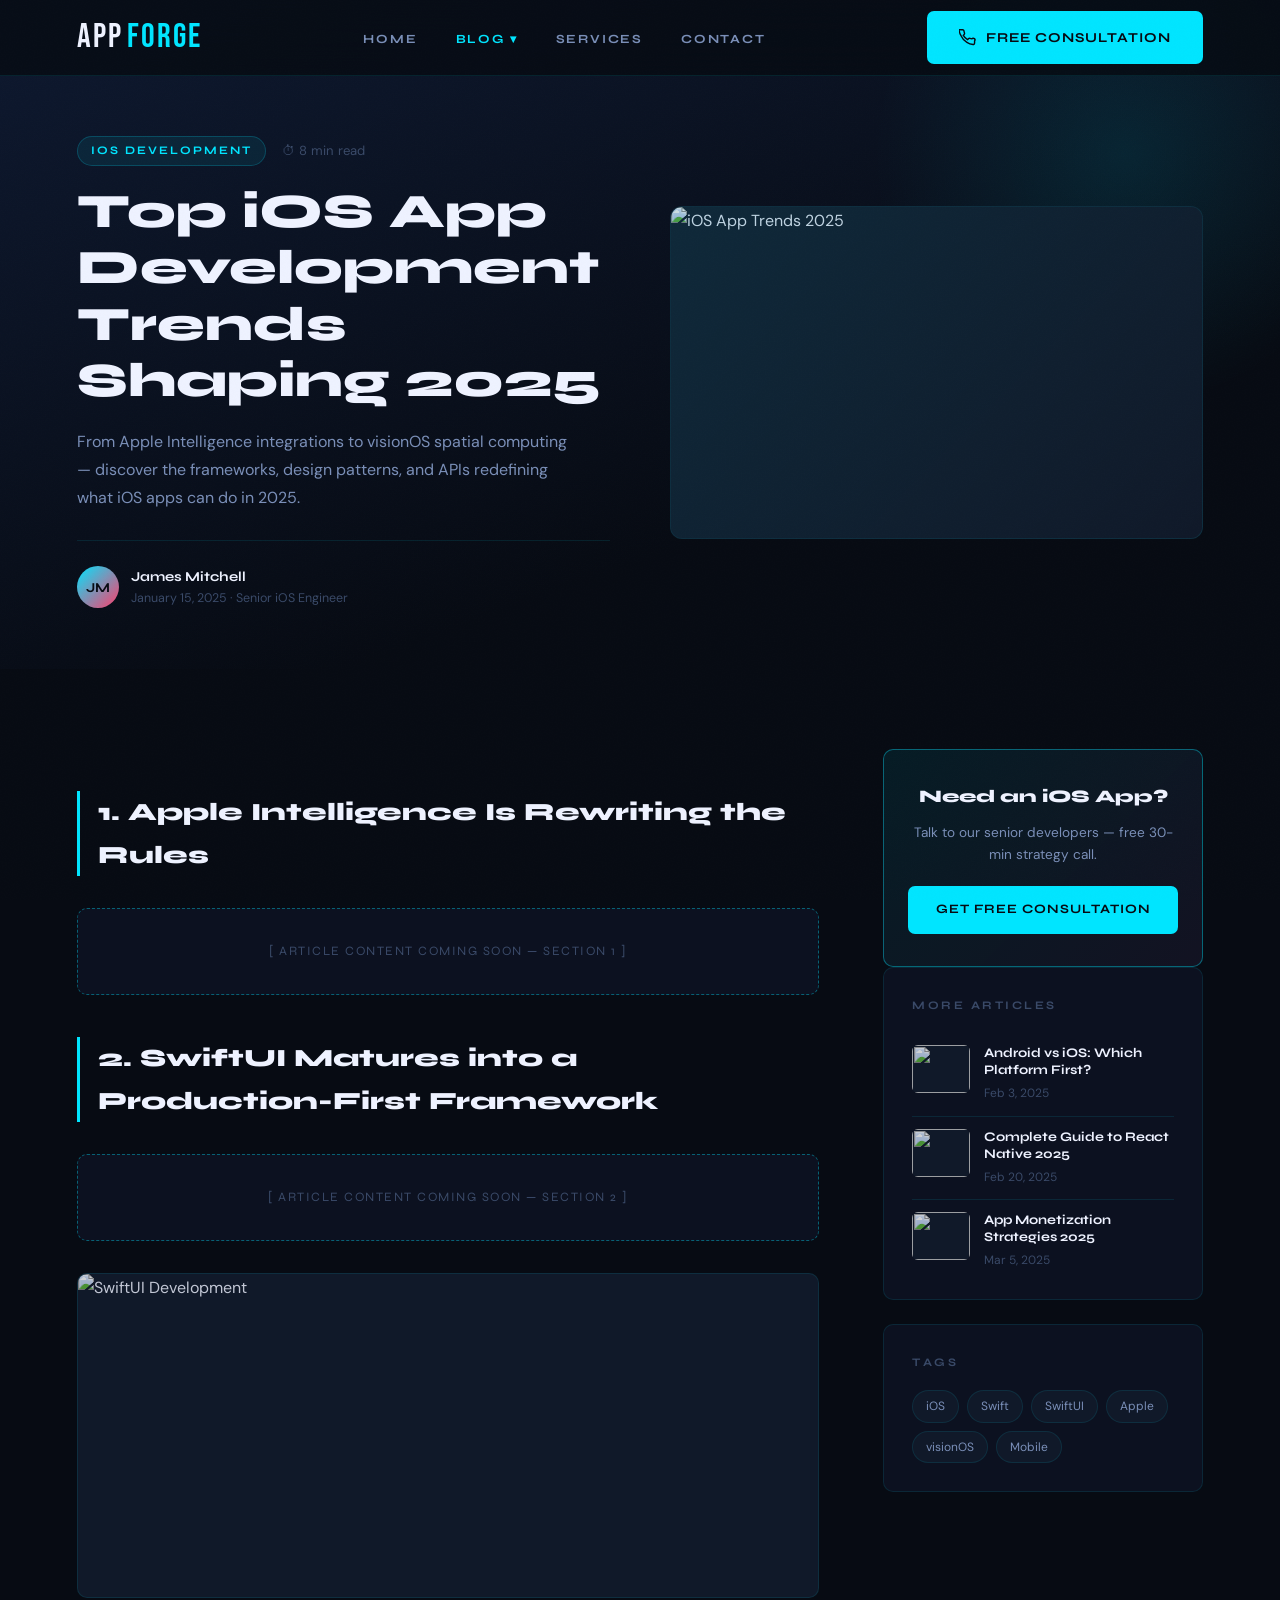
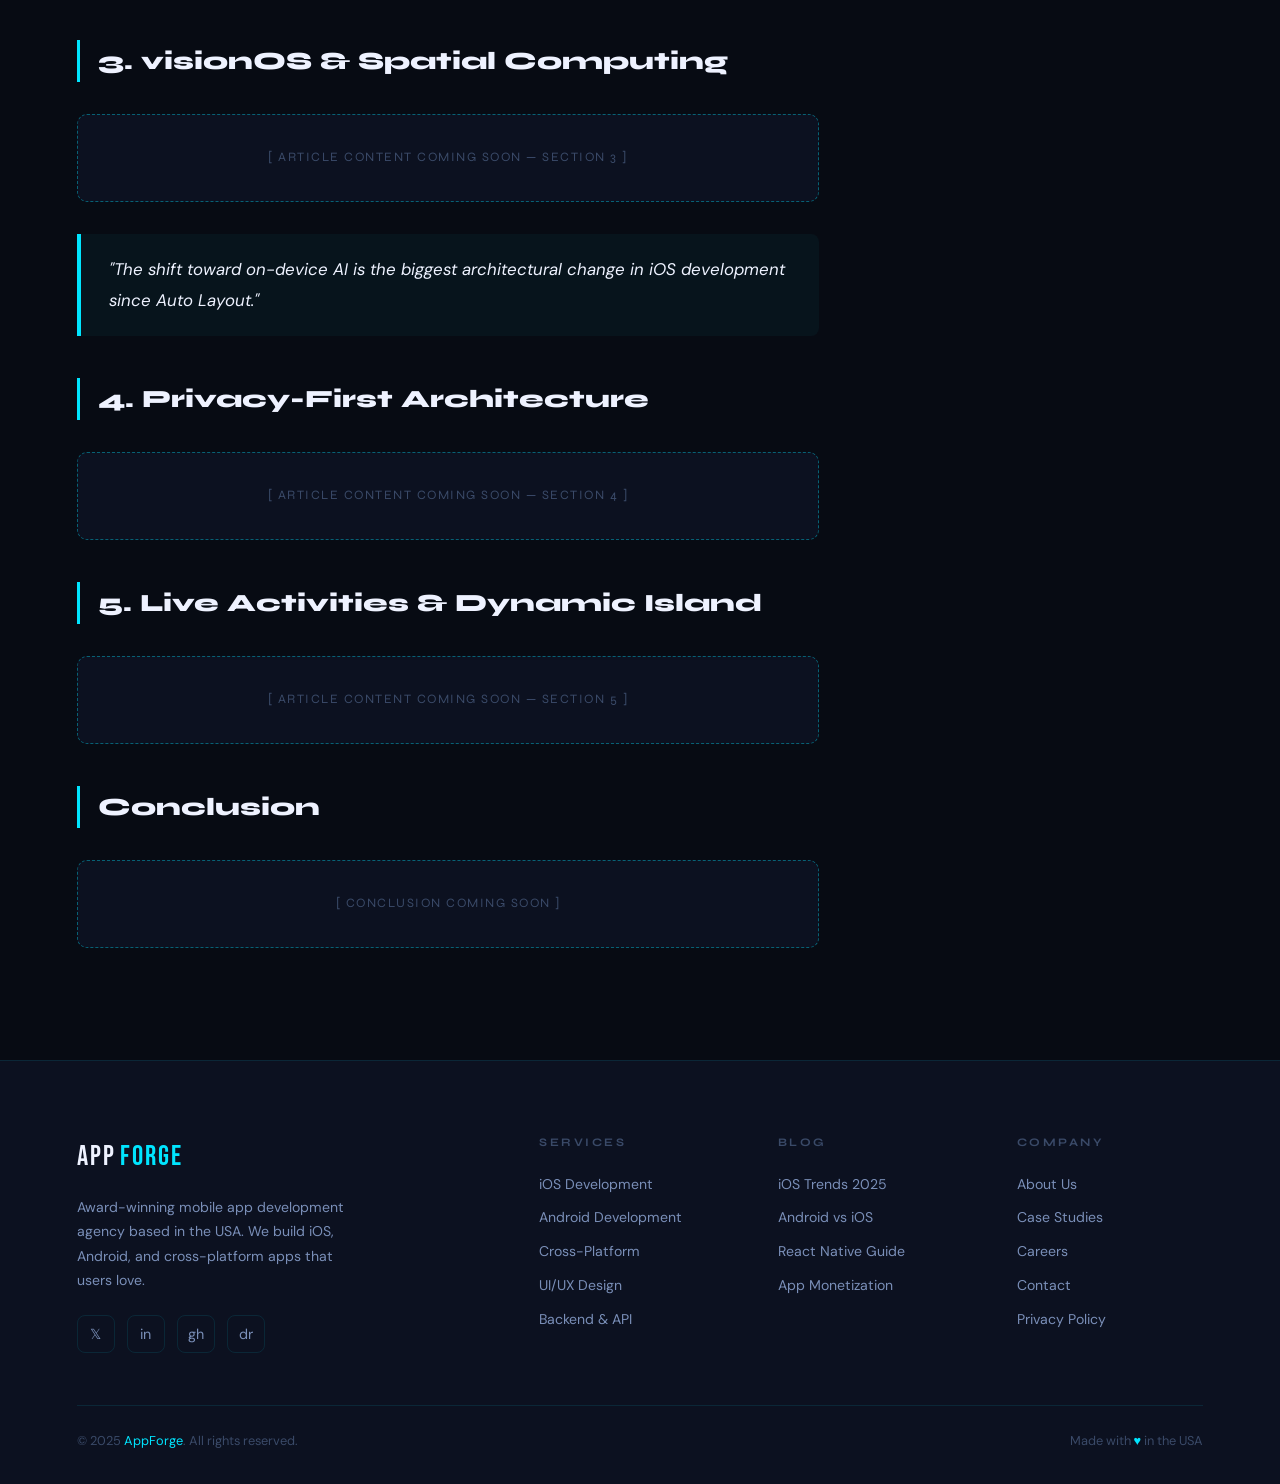
==== blog1.html @ d262499d "Add files via upload" ====
<!DOCTYPE html>
<html lang="en">
<head>
  <meta charset="UTF-8" />
  <meta name="viewport" content="width=device-width, initial-scale=1.0" />
  <title>iOS App Trends 2025 — AppForge Blog</title>
  <link rel="stylesheet" href="styles.css" />
  <link rel="stylesheet" href="blog.css" />
</head>
<body>

  <!-- ===================== NAVBAR ===================== -->
  <nav class="navbar">
    <a href="index.html" class="nav-logo">App<span class="dot">Forge</span></a>
    <ul class="nav-links">
      <li><a href="index.html">Home</a></li>
      <li class="nav-dropdown">
        <a href="#" class="active">Blog ▾</a>
        <ul class="drop-menu">
          <li><a href="blog1.html">iOS App Trends 2025</a></li>
          <li><a href="blog2.html">Android vs iOS Dev</a></li>
          <li><a href="blog3.html">React Native Guide</a></li>
          <li><a href="blog4.html">App Monetization</a></li>
        </ul>
      </li>
      <li><a href="index.html#services">Services</a></li>
      <li><a href="index.html#contact">Contact</a></li>
    </ul>
    <a href="index.html#contact" class="btn-cta">
      <svg viewBox="0 0 24 24" fill="none" stroke="currentColor" stroke-width="2"><path d="M22 16.92v3a2 2 0 01-2.18 2 19.79 19.79 0 01-8.63-3.07A19.5 19.5 0 013.07 9.8a19.79 19.79 0 01-3.07-8.66A2 2 0 012 1h3a2 2 0 012 1.72c.127.96.361 1.903.7 2.81a2 2 0 01-.45 2.11L6.09 8.91a16 16 0 006 6l1.27-1.27a2 2 0 012.11-.45c.907.339 1.85.573 2.81.7A2 2 0 0122 16.92z"/></svg>
      Free Consultation
    </a>
  </nav>

  <!-- ===================== BLOG HERO ===================== -->
  <header class="blog-hero">
    <div class="blog-hero-grid">
      <div class="blog-hero-content anim anim-d1">
        <div class="blog-hero-meta">
          <span class="category-tag">iOS Development</span>
          <span class="read-time">⏱ 8 min read</span>
        </div>
        <h1>Top iOS App Development Trends Shaping 2025</h1>
        <p class="intro">
          From Apple Intelligence integrations to visionOS spatial computing — discover the frameworks, 
          design patterns, and APIs redefining what iOS apps can do in 2025.
        </p>
        <div class="blog-author">
          <div class="author-avatar">JM</div>
          <div class="author-info">
            <div class="name">James Mitchell</div>
            <div class="date">January 15, 2025 · Senior iOS Engineer</div>
          </div>
        </div>
      </div>
      <div class="blog-hero-img anim anim-d2">
        <img src="https://images.unsplash.com/photo-1512941937669-90a1b58e7e9c?w=900&auto=format&fit=crop" alt="iOS App Trends 2025" />
      </div>
    </div>
  </header>

  <!-- ===================== BLOG BODY ===================== -->
  <div class="blog-body">
    <div class="blog-layout">

      <!-- Article -->
      <article class="blog-article">

        <h2>1. Apple Intelligence Is Rewriting the Rules</h2>
        <div class="placeholder-block">[ Article content coming soon — Section 1 ]</div>

        <h2>2. SwiftUI Matures into a Production-First Framework</h2>
        <div class="placeholder-block">[ Article content coming soon — Section 2 ]</div>

        <div class="img-block">
          <img src="https://images.unsplash.com/photo-1607252650355-f7fd0460ccdb?w=900&auto=format&fit=crop" alt="SwiftUI Development" />
        </div>

        <h2>3. visionOS & Spatial Computing</h2>
        <div class="placeholder-block">[ Article content coming soon — Section 3 ]</div>

        <blockquote>
          <p>"The shift toward on-device AI is the biggest architectural change in iOS development since Auto Layout."</p>
        </blockquote>

        <h2>4. Privacy-First Architecture</h2>
        <div class="placeholder-block">[ Article content coming soon — Section 4 ]</div>

        <h2>5. Live Activities & Dynamic Island</h2>
        <div class="placeholder-block">[ Article content coming soon — Section 5 ]</div>

        <h2>Conclusion</h2>
        <div class="placeholder-block">[ Conclusion coming soon ]</div>

      </article>

      <!-- Sidebar -->
      <aside class="blog-sidebar">
        <div class="sidebar-cta">
          <h3>Need an iOS App?</h3>
          <p>Talk to our senior developers — free 30-min strategy call.</p>
          <a href="index.html#contact" class="btn-cta">Get Free Consultation</a>
        </div>

        <div class="sidebar-widget">
          <h4>More Articles</h4>
          <div class="sidebar-post">
            <div class="sp-thumb">
              <img src="https://images.unsplash.com/photo-1573152143286-0c422b4d2175?w=200&auto=format&fit=crop" alt="" />
            </div>
            <div class="sp-info">
              <div class="sp-title"><a href="blog2.html">Android vs iOS: Which Platform First?</a></div>
              <div class="sp-date">Feb 3, 2025</div>
            </div>
          </div>
          <div class="sidebar-post">
            <div class="sp-thumb">
              <img src="https://images.unsplash.com/photo-1517180102446-f3ece451e9d8?w=200&auto=format&fit=crop" alt="" />
            </div>
            <div class="sp-info">
              <div class="sp-title"><a href="blog3.html">Complete Guide to React Native 2025</a></div>
              <div class="sp-date">Feb 20, 2025</div>
            </div>
          </div>
          <div class="sidebar-post">
            <div class="sp-thumb">
              <img src="https://images.unsplash.com/photo-1460925895917-afdab827c52f?w=200&auto=format&fit=crop" alt="" />
            </div>
            <div class="sp-info">
              <div class="sp-title"><a href="blog4.html">App Monetization Strategies 2025</a></div>
              <div class="sp-date">Mar 5, 2025</div>
            </div>
          </div>
        </div>

        <div class="sidebar-widget">
          <h4>Tags</h4>
          <div class="sidebar-tags">
            <span class="tag-pill">iOS</span>
            <span class="tag-pill">Swift</span>
            <span class="tag-pill">SwiftUI</span>
            <span class="tag-pill">Apple</span>
            <span class="tag-pill">visionOS</span>
            <span class="tag-pill">Mobile</span>
          </div>
        </div>
      </aside>

    </div>
  </div>

  <!-- ===================== FOOTER ===================== -->
  <footer class="footer">
    <div class="footer-grid">
      <div class="footer-brand">
        <div class="nav-logo">App<span class="dot">Forge</span></div>
        <p>Award-winning mobile app development agency based in the USA. We build iOS, Android, and cross-platform apps that users love.</p>
        <div class="footer-socials">
          <a href="#" title="Twitter">𝕏</a>
          <a href="#" title="LinkedIn">in</a>
          <a href="#" title="GitHub">gh</a>
          <a href="#" title="Dribbble">dr</a>
        </div>
      </div>
      <div class="footer-col">
        <h4>Services</h4>
        <a href="#">iOS Development</a>
        <a href="#">Android Development</a>
        <a href="#">Cross-Platform</a>
        <a href="#">UI/UX Design</a>
        <a href="#">Backend & API</a>
      </div>
      <div class="footer-col">
        <h4>Blog</h4>
        <a href="blog1.html">iOS Trends 2025</a>
        <a href="blog2.html">Android vs iOS</a>
        <a href="blog3.html">React Native Guide</a>
        <a href="blog4.html">App Monetization</a>
      </div>
      <div class="footer-col">
        <h4>Company</h4>
        <a href="#">About Us</a>
        <a href="#">Case Studies</a>
        <a href="#">Careers</a>
        <a href="index.html#contact">Contact</a>
        <a href="#">Privacy Policy</a>
      </div>
    </div>
    <div class="footer-bottom">
      <p>© 2025 <span class="hl">AppForge</span>. All rights reserved.</p>
      <p>Made with <span class="hl">♥</span> in the USA</p>
    </div>
  </footer>

</body>
</html>
---- styles.css ----
/* =============================================
   APPFORGE — SHARED STYLES
   Mobile App Development Agency · USA
   ============================================= */

@import url('https://fonts.googleapis.com/css2?family=Bebas+Neue&family=Syne:wght@400;600;700;800&family=DM+Sans:ital,opsz,wght@0,9..40,300;0,9..40,400;0,9..40,500;1,9..40,300&display=swap');

/* ---- CSS Variables ---- */
:root {
  --bg:        #070b13;
  --bg-card:   #0c1120;
  --bg-card2:  #101929;
  --accent:    #00e5ff;
  --accent2:   #ff3e6c;
  --text:      #eef2ff;
  --text-sec:  #7a8fb8;
  --text-mute: #3a4a68;
  --border:    rgba(0,229,255,0.10);
  --border-h:  rgba(0,229,255,0.38);
  --glow:      0 0 40px rgba(0,229,255,0.12);
  --glow-lg:   0 0 70px rgba(0,229,255,0.25);
  --fn-disp:   'Bebas Neue', sans-serif;
  --fn-head:   'Syne', sans-serif;
  --fn-body:   'DM Sans', sans-serif;
  --nav-h:     76px;
  --radius:    10px;
}

/* ---- Reset ---- */
*,*::before,*::after { margin:0; padding:0; box-sizing:border-box; }
html { scroll-behavior:smooth; }

body {
  background: var(--bg);
  color: var(--text);
  font-family: var(--fn-body);
  font-size: 16px;
  line-height: 1.7;
  overflow-x: hidden;
  -webkit-font-smoothing: antialiased;
}

a  { color:inherit; text-decoration:none; }
ul { list-style:none; }
img{ display:block; max-width:100%; }

/* Grain overlay */
body::after {
  content:'';
  position:fixed; inset:0;
  background-image:url("data:image/svg+xml,%3Csvg xmlns='http://www.w3.org/2000/svg' width='300' height='300'%3E%3Cfilter id='n'%3E%3CfeTurbulence type='fractalNoise' baseFrequency='0.75' numOctaves='4' stitchTiles='stitch'/%3E%3C/filter%3E%3Crect width='300' height='300' filter='url(%23n)' opacity='0.04'/%3E%3C/svg%3E");
  pointer-events:none;
  z-index:9999;
  opacity:.35;
}

/* ================================================
   NAVBAR
   ================================================ */
.navbar {
  position: fixed;
  top:0; left:0; right:0;
  height: var(--nav-h);
  display: flex;
  align-items: center;
  justify-content: space-between;
  padding: 0 6%;
  background: rgba(7,11,19,.82);
  backdrop-filter: blur(22px);
  -webkit-backdrop-filter: blur(22px);
  border-bottom: 1px solid var(--border);
  z-index: 900;
}

.nav-logo {
  font-family: var(--fn-disp);
  font-size: 2.1rem;
  letter-spacing: 2px;
  color: var(--text);
  display:flex; align-items:center; gap:4px;
}
.nav-logo .dot { color: var(--accent); }

.nav-links {
  display:flex; align-items:center; gap:6px;
}

.nav-links a {
  font-family: var(--fn-head);
  font-size: .78rem;
  font-weight: 700;
  letter-spacing: 1.8px;
  text-transform: uppercase;
  color: var(--text-sec);
  padding: 8px 16px;
  border-radius: 6px;
  transition: color .2s, background .2s;
}
.nav-links a:hover { color:var(--text); background:rgba(0,229,255,.06); }
.nav-links a.active { color:var(--accent); }

/* Dropdown */
.nav-dropdown { position:relative; }
.nav-dropdown .drop-menu {
  display:none;
  position:absolute;
  top:calc(100% + 10px);
  left:0;
  min-width:175px;
  background:var(--bg-card2);
  border:1px solid var(--border);
  border-radius:8px;
  padding:6px 0;
  box-shadow:0 24px 64px rgba(0,0,0,.55), var(--glow);
}
.nav-dropdown:hover .drop-menu {
  display:block;
  animation: dropDown .18s ease;
}
@keyframes dropDown {
  from { opacity:0; transform:translateY(-6px); }
  to   { opacity:1; transform:translateY(0); }
}
.drop-menu a {
  display:block;
  padding:10px 20px;
  font-size:.8rem;
  color:var(--text-sec);
  border-radius:0;
  background:transparent;
}
.drop-menu a:hover { color:var(--accent); background:rgba(0,229,255,.06); }

/* ================================================
   CTA BUTTON
   ================================================ */
.btn-cta {
  display:inline-flex; align-items:center; gap:10px;
  font-family: var(--fn-head);
  font-size: .85rem;
  font-weight: 700;
  letter-spacing: 1px;
  text-transform: uppercase;
  color: var(--bg);
  background: var(--accent);
  padding: 13px 30px;
  border-radius: 7px;
  border: 2px solid var(--accent);
  cursor: pointer;
  transition: background .25s, color .25s, transform .25s, box-shadow .25s;
  position:relative; overflow:hidden;
}
.btn-cta::before {
  content:'';
  position:absolute; inset:0;
  background:linear-gradient(115deg, transparent 40%, rgba(255,255,255,.18) 50%, transparent 60%);
  transform:translateX(-100%);
  transition:transform .45s ease;
}
.btn-cta:hover::before { transform:translateX(100%); }
.btn-cta:hover {
  background:transparent;
  color:var(--accent);
  box-shadow: var(--glow-lg);
  transform:translateY(-3px);
}
.btn-cta svg { width:17px; height:17px; flex-shrink:0; }

.btn-ghost {
  display:inline-flex; align-items:center; gap:8px;
  font-family: var(--fn-head);
  font-size:.82rem; font-weight:600;
  letter-spacing:1px; text-transform:uppercase;
  color:var(--text-sec);
  background:transparent;
  padding:12px 26px;
  border-radius:7px;
  border:1px solid var(--border);
  cursor:pointer;
  transition:border-color .25s, color .25s;
}
.btn-ghost:hover { border-color:var(--accent); color:var(--accent); }

/* ================================================
   FOOTER
   ================================================ */
.footer {
  background: var(--bg-card);
  border-top: 1px solid var(--border);
  padding: 72px 6% 32px;
  position:relative; z-index:1;
}

.footer-grid {
  display:grid;
  grid-template-columns: 2.2fr 1fr 1fr 1fr;
  gap: 52px;
  margin-bottom: 52px;
}

.footer-brand .nav-logo { font-size:1.75rem; margin-bottom:14px; }

.footer-brand p {
  font-size:.88rem;
  color:var(--text-sec);
  max-width:275px;
  line-height:1.75;
}

.footer-socials {
  display:flex; gap:12px;
  margin-top:22px;
}
.footer-socials a {
  width:38px; height:38px;
  display:flex; align-items:center; justify-content:center;
  border:1px solid var(--border);
  border-radius:8px;
  color:var(--text-sec);
  font-size:.9rem;
  transition:border-color .2s, color .2s, background .2s;
}
.footer-socials a:hover { border-color:var(--accent); color:var(--accent); background:rgba(0,229,255,.06); }

.footer-col h4 {
  font-family:var(--fn-head);
  font-size:.72rem; font-weight:700;
  letter-spacing:2.5px; text-transform:uppercase;
  color:var(--text-mute);
  margin-bottom:20px;
}
.footer-col a {
  display:block;
  font-size:.88rem;
  color:var(--text-sec);
  margin-bottom:10px;
  transition:color .2s;
}
.footer-col a:hover { color:var(--accent); }

.footer-bottom {
  border-top:1px solid var(--border);
  padding-top:24px;
  display:flex; justify-content:space-between; align-items:center;
}
.footer-bottom p { font-size:.8rem; color:var(--text-mute); }
.footer-bottom .hl { color:var(--accent); }

/* ================================================
   SHARED UTILITIES
   ================================================ */
.pill {
  display:inline-block;
  font-family:var(--fn-head);
  font-size:.7rem; font-weight:700;
  letter-spacing:2.8px; text-transform:uppercase;
  color:var(--accent);
  background:rgba(0,229,255,.08);
  border:1px solid rgba(0,229,255,.2);
  padding:5px 15px;
  border-radius:20px;
  margin-bottom:18px;
}

@keyframes fadeUp {
  from { opacity:0; transform:translateY(28px); }
  to   { opacity:1; transform:translateY(0); }
}
.anim { opacity:0; animation:fadeUp .7s ease forwards; }
.anim-d1 { animation-delay:.1s; }
.anim-d2 { animation-delay:.22s; }
.anim-d3 { animation-delay:.36s; }
.anim-d4 { animation-delay:.5s; }
.anim-d5 { animation-delay:.65s; }

/* ================================================
   RESPONSIVE
   ================================================ */
@media(max-width:960px){
  .footer-grid { grid-template-columns:1fr 1fr; gap:32px; }
}
@media(max-width:640px){
  :root { --nav-h:62px; }
  .navbar { padding:0 5%; }
  .nav-links { gap:2px; }
  .nav-links a { font-size:.7rem; padding:6px 9px; }
  .footer-grid { grid-template-columns:1fr; gap:26px; }
  .footer-bottom { flex-direction:column; gap:10px; text-align:center; }
}
---- blog.css ----
/* =============================================
   APPFORGE — BLOG PAGE STYLES
   Mobile App Development Agency · USA
   ============================================= */

/* ---- Blog Hero ---- */
.blog-hero {
  min-height: 420px;
  display: flex;
  align-items: flex-end;
  padding: calc(var(--nav-h) + 60px) 6% 60px;
  position: relative;
  overflow: hidden;
  background: linear-gradient(160deg, #0e1930 0%, var(--bg) 70%);
}

.blog-hero::before {
  content: '';
  position: absolute;
  top: -120px; right: -120px;
  width: 550px; height: 550px;
  background: radial-gradient(circle, rgba(0,229,255,.10) 0%, transparent 65%);
  pointer-events: none;
}

.blog-hero-grid {
  display: grid;
  grid-template-columns: 1fr 1fr;
  gap: 60px;
  align-items: center;
  max-width: 1280px;
  margin: 0 auto;
  width: 100%;
}

.blog-hero-img {
  border-radius: 12px;
  overflow: hidden;
  border: 1px solid var(--border);
  position: relative;
  aspect-ratio: 16/10;
  background: var(--bg-card2);
}

.blog-hero-img img {
  width: 100%; height: 100%;
  object-fit: cover;
  opacity: .85;
  transition: opacity .4s;
}

.blog-hero-img::after {
  content: '';
  position: absolute; inset: 0;
  background: linear-gradient(135deg, rgba(0,229,255,.08), transparent);
  pointer-events: none;
}

.blog-hero-meta {
  display: flex;
  align-items: center;
  gap: 16px;
  margin-bottom: 18px;
}

.blog-hero-meta .category-tag {
  font-family: var(--fn-head);
  font-size: .72rem; font-weight: 700;
  letter-spacing: 2px; text-transform: uppercase;
  color: var(--accent);
  background: rgba(0,229,255,.08);
  border: 1px solid rgba(0,229,255,.2);
  padding: 4px 13px;
  border-radius: 20px;
}

.blog-hero-meta .read-time {
  font-size: .82rem;
  color: var(--text-mute);
}

.blog-hero-content h1 {
  font-family: var(--fn-head);
  font-size: clamp(2rem, 4vw, 3rem);
  font-weight: 800;
  line-height: 1.18;
  color: var(--text);
  margin-bottom: 18px;
}

.blog-hero-content p.intro {
  font-size: 1rem;
  color: var(--text-sec);
  line-height: 1.75;
  max-width: 500px;
}

.blog-author {
  display: flex;
  align-items: center;
  gap: 12px;
  margin-top: 28px;
  padding-top: 24px;
  border-top: 1px solid var(--border);
}

.author-avatar {
  width: 42px; height: 42px;
  border-radius: 50%;
  background: linear-gradient(135deg, var(--accent), var(--accent2));
  display: flex; align-items: center; justify-content: center;
  font-family: var(--fn-head);
  font-size: .85rem; font-weight: 700;
  color: var(--bg);
  flex-shrink: 0;
}

.author-info .name {
  font-family: var(--fn-head);
  font-size: .85rem; font-weight: 700;
  color: var(--text);
}

.author-info .date {
  font-size: .78rem;
  color: var(--text-mute);
}

/* ---- Blog Content ---- */
.blog-body {
  padding: 80px 6%;
  max-width: 1280px;
  margin: 0 auto;
}

.blog-layout {
  display: grid;
  grid-template-columns: 1fr 320px;
  gap: 64px;
  align-items: start;
}

.blog-article h2 {
  font-family: var(--fn-head);
  font-size: 1.55rem; font-weight: 800;
  color: var(--text);
  margin: 42px 0 16px;
  padding-left: 18px;
  border-left: 3px solid var(--accent);
}

.blog-article h3 {
  font-family: var(--fn-head);
  font-size: 1.15rem; font-weight: 700;
  color: var(--text);
  margin: 30px 0 12px;
}

.blog-article p {
  font-size: .97rem;
  color: var(--text-sec);
  line-height: 1.85;
  margin-bottom: 20px;
}

.blog-article .placeholder-block {
  background: var(--bg-card);
  border: 1px dashed var(--border-h);
  border-radius: var(--radius);
  padding: 32px;
  text-align: center;
  color: var(--text-mute);
  font-family: var(--fn-head);
  font-size: .8rem;
  letter-spacing: 1.5px;
  text-transform: uppercase;
  margin: 32px 0;
}

.blog-article .img-block {
  border-radius: var(--radius);
  overflow: hidden;
  border: 1px solid var(--border);
  margin: 32px 0;
  aspect-ratio: 16/7;
  background: var(--bg-card2);
}

.blog-article .img-block img {
  width: 100%; height: 100%;
  object-fit: cover;
  opacity: .8;
}

/* Blockquote */
.blog-article blockquote {
  background: rgba(0,229,255,.04);
  border-left: 4px solid var(--accent);
  border-radius: 0 8px 8px 0;
  padding: 20px 28px;
  margin: 28px 0;
}

.blog-article blockquote p {
  font-size: 1.05rem;
  font-style: italic;
  color: var(--text);
  margin: 0;
}

/* Sidebar */
.blog-sidebar {
  position: sticky;
  top: calc(var(--nav-h) + 24px);
}

.sidebar-widget {
  background: var(--bg-card);
  border: 1px solid var(--border);
  border-radius: var(--radius);
  padding: 28px;
  margin-bottom: 24px;
}

.sidebar-widget h4 {
  font-family: var(--fn-head);
  font-size: .72rem; font-weight: 700;
  letter-spacing: 2.5px; text-transform: uppercase;
  color: var(--text-mute);
  margin-bottom: 18px;
}

.sidebar-post {
  display: flex;
  gap: 14px;
  align-items: flex-start;
  padding: 12px 0;
  border-bottom: 1px solid var(--border);
  cursor: pointer;
  transition: opacity .2s;
}
.sidebar-post:last-child { border-bottom: none; padding-bottom: 0; }
.sidebar-post:hover { opacity: .75; }

.sp-thumb {
  width: 58px; height: 48px;
  border-radius: 6px;
  overflow: hidden;
  flex-shrink: 0;
  background: var(--bg-card2);
}
.sp-thumb img { width:100%; height:100%; object-fit:cover; opacity:.8; }

.sp-info .sp-title {
  font-family: var(--fn-head);
  font-size: .82rem; font-weight: 700;
  color: var(--text);
  line-height: 1.3;
  margin-bottom: 4px;
}
.sp-info .sp-date { font-size: .75rem; color: var(--text-mute); }

.sidebar-tags { display:flex; flex-wrap:wrap; gap:8px; }
.tag-pill {
  font-size: .75rem;
  color: var(--text-sec);
  background: var(--bg-card2);
  border: 1px solid var(--border);
  padding: 5px 13px;
  border-radius: 20px;
  cursor: pointer;
  transition: border-color .2s, color .2s;
}
.tag-pill:hover { border-color: var(--accent); color: var(--accent); }

/* CTA widget */
.sidebar-cta {
  background: linear-gradient(135deg, rgba(0,229,255,.08), rgba(123,94,167,.10));
  border: 1px solid var(--border-h);
  border-radius: var(--radius);
  padding: 32px 24px;
  text-align: center;
}
.sidebar-cta h3 {
  font-family: var(--fn-head);
  font-size: 1.1rem; font-weight: 800;
  color: var(--text);
  margin-bottom: 10px;
}
.sidebar-cta p {
  font-size: .85rem;
  color: var(--text-sec);
  margin-bottom: 20px;
  line-height: 1.6;
}
.sidebar-cta .btn-cta { font-size:.8rem; padding:11px 22px; width:100%; justify-content:center; }

/* ================================================
   RESPONSIVE
   ================================================ */
@media(max-width:900px){
  .blog-hero-grid { grid-template-columns:1fr; }
  .blog-hero-img  { order:-1; aspect-ratio:16/8; }
  .blog-layout    { grid-template-columns:1fr; }
  .blog-sidebar   { position:static; display:grid; grid-template-columns:1fr 1fr; gap:20px; }
}
@media(max-width:620px){
  .blog-hero { padding-top:calc(var(--nav-h) + 32px); }
  .blog-sidebar { grid-template-columns:1fr; }
  .blog-hero-content h1 { font-size:1.7rem; }
}
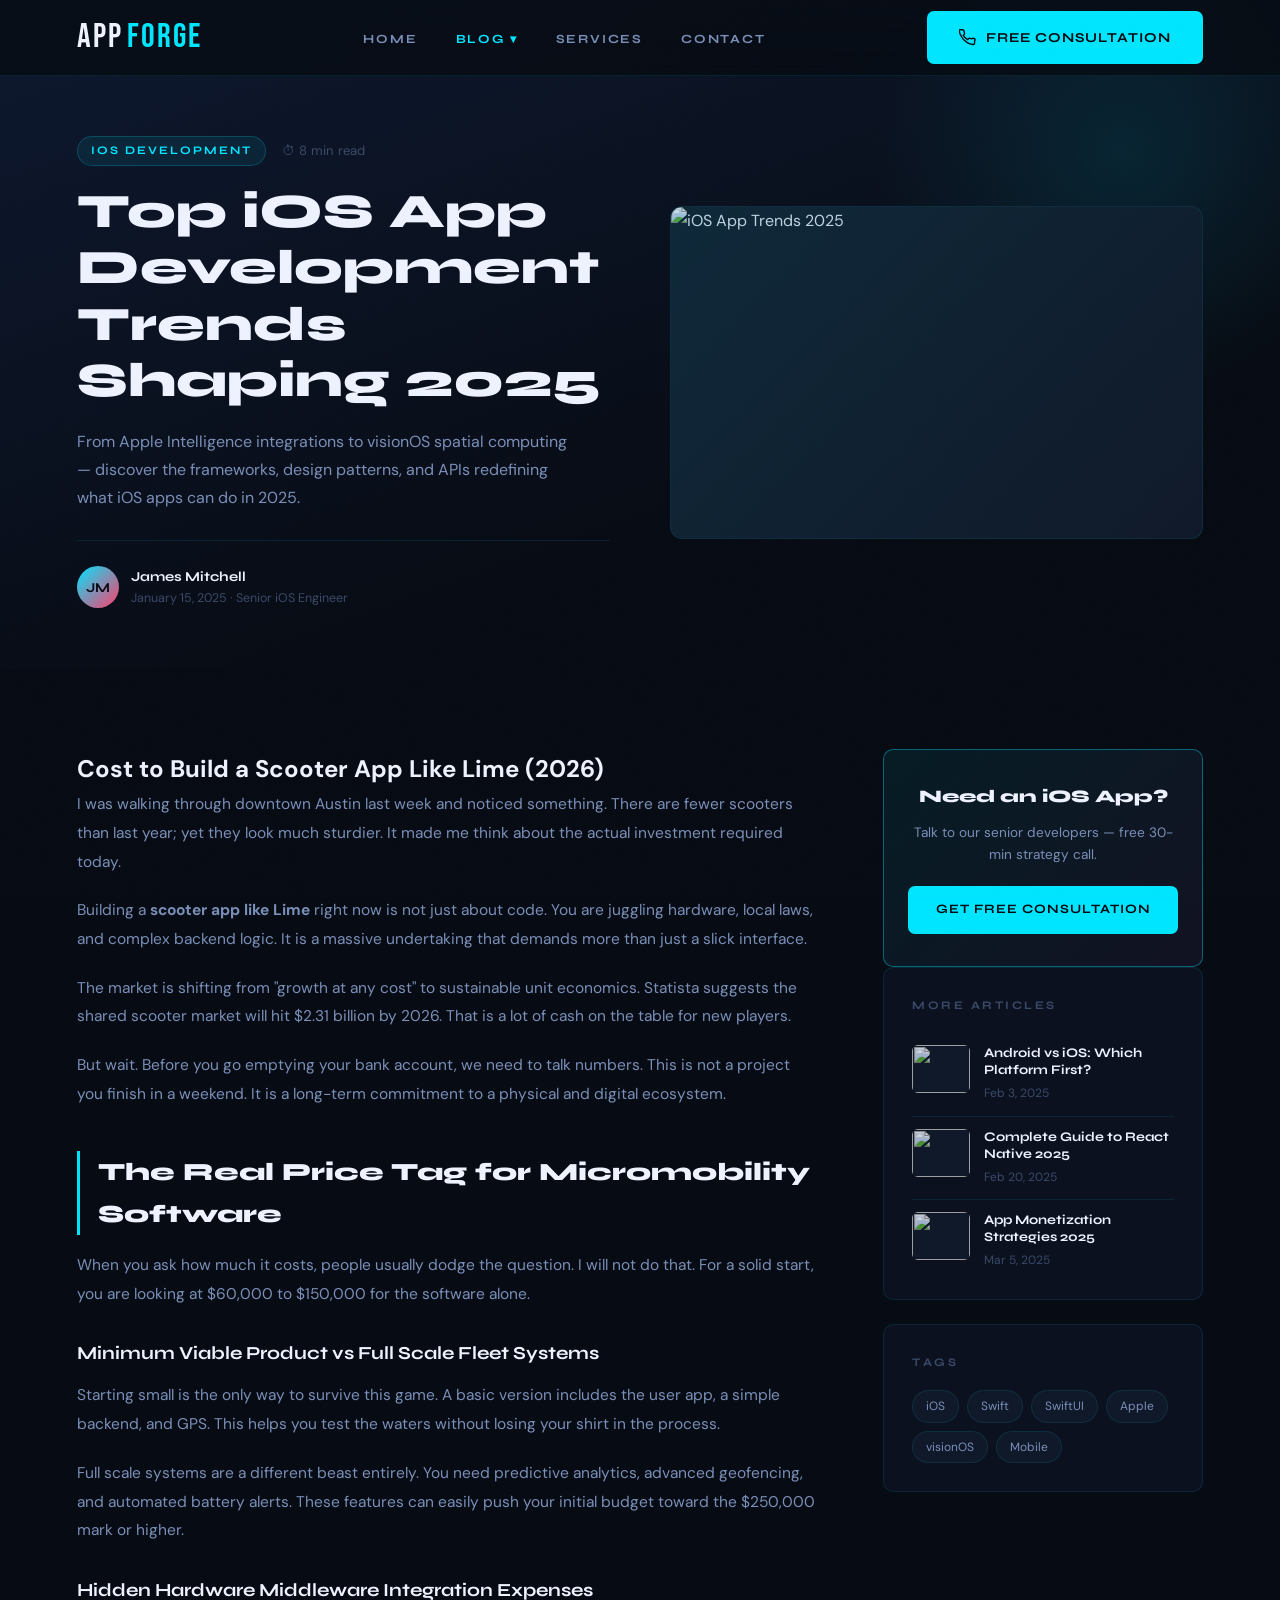
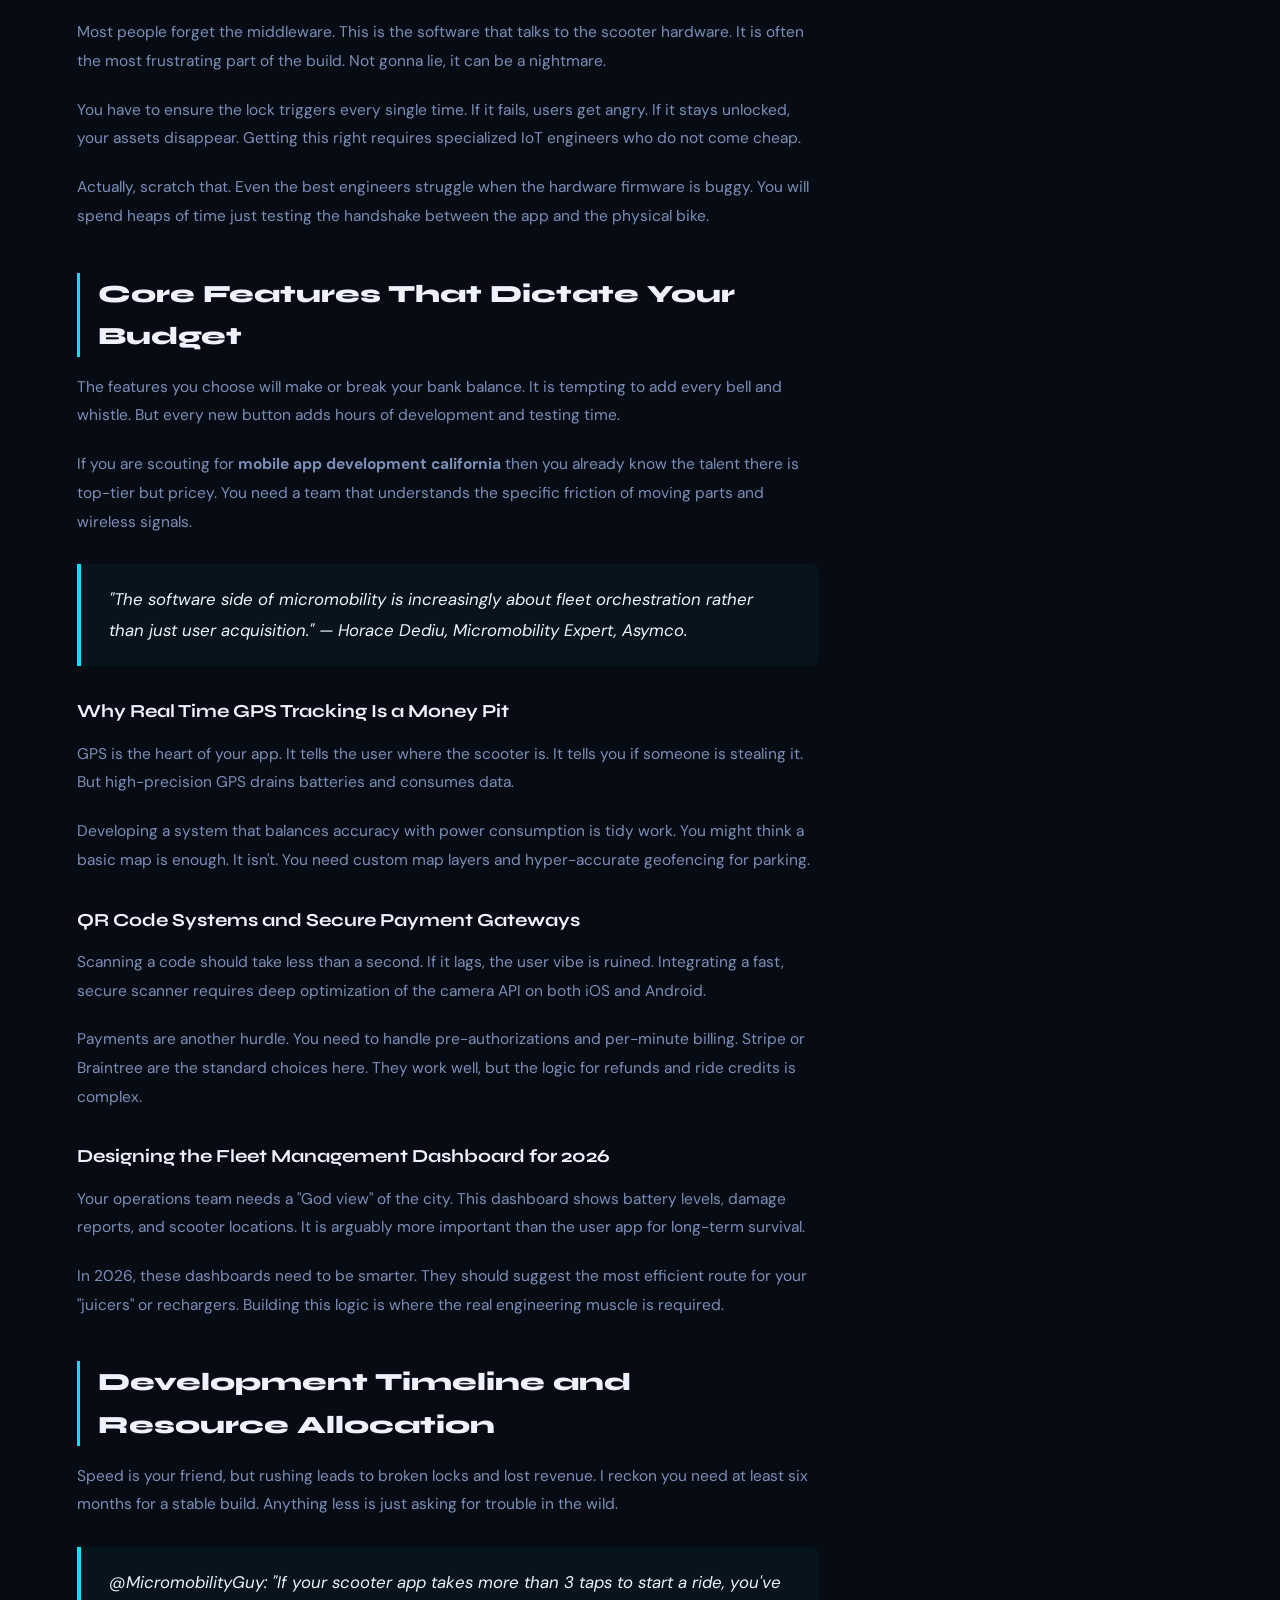
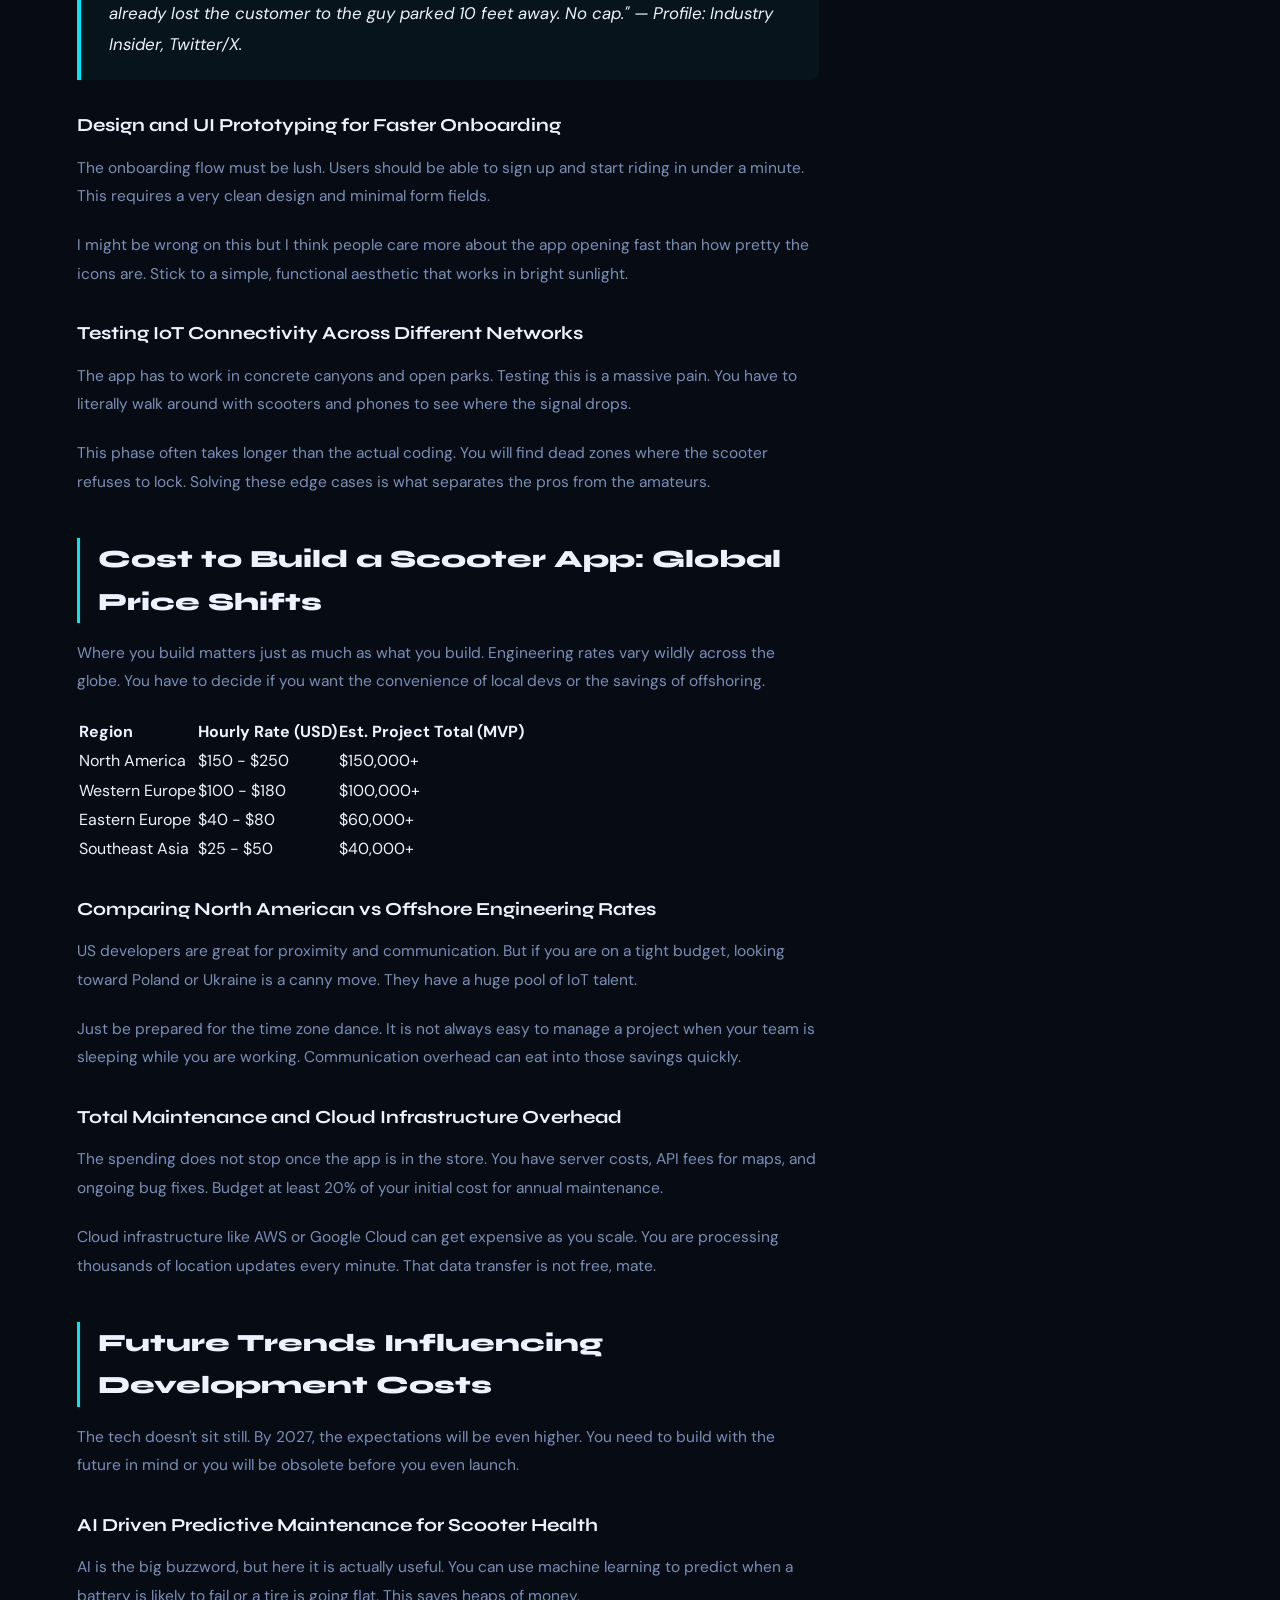
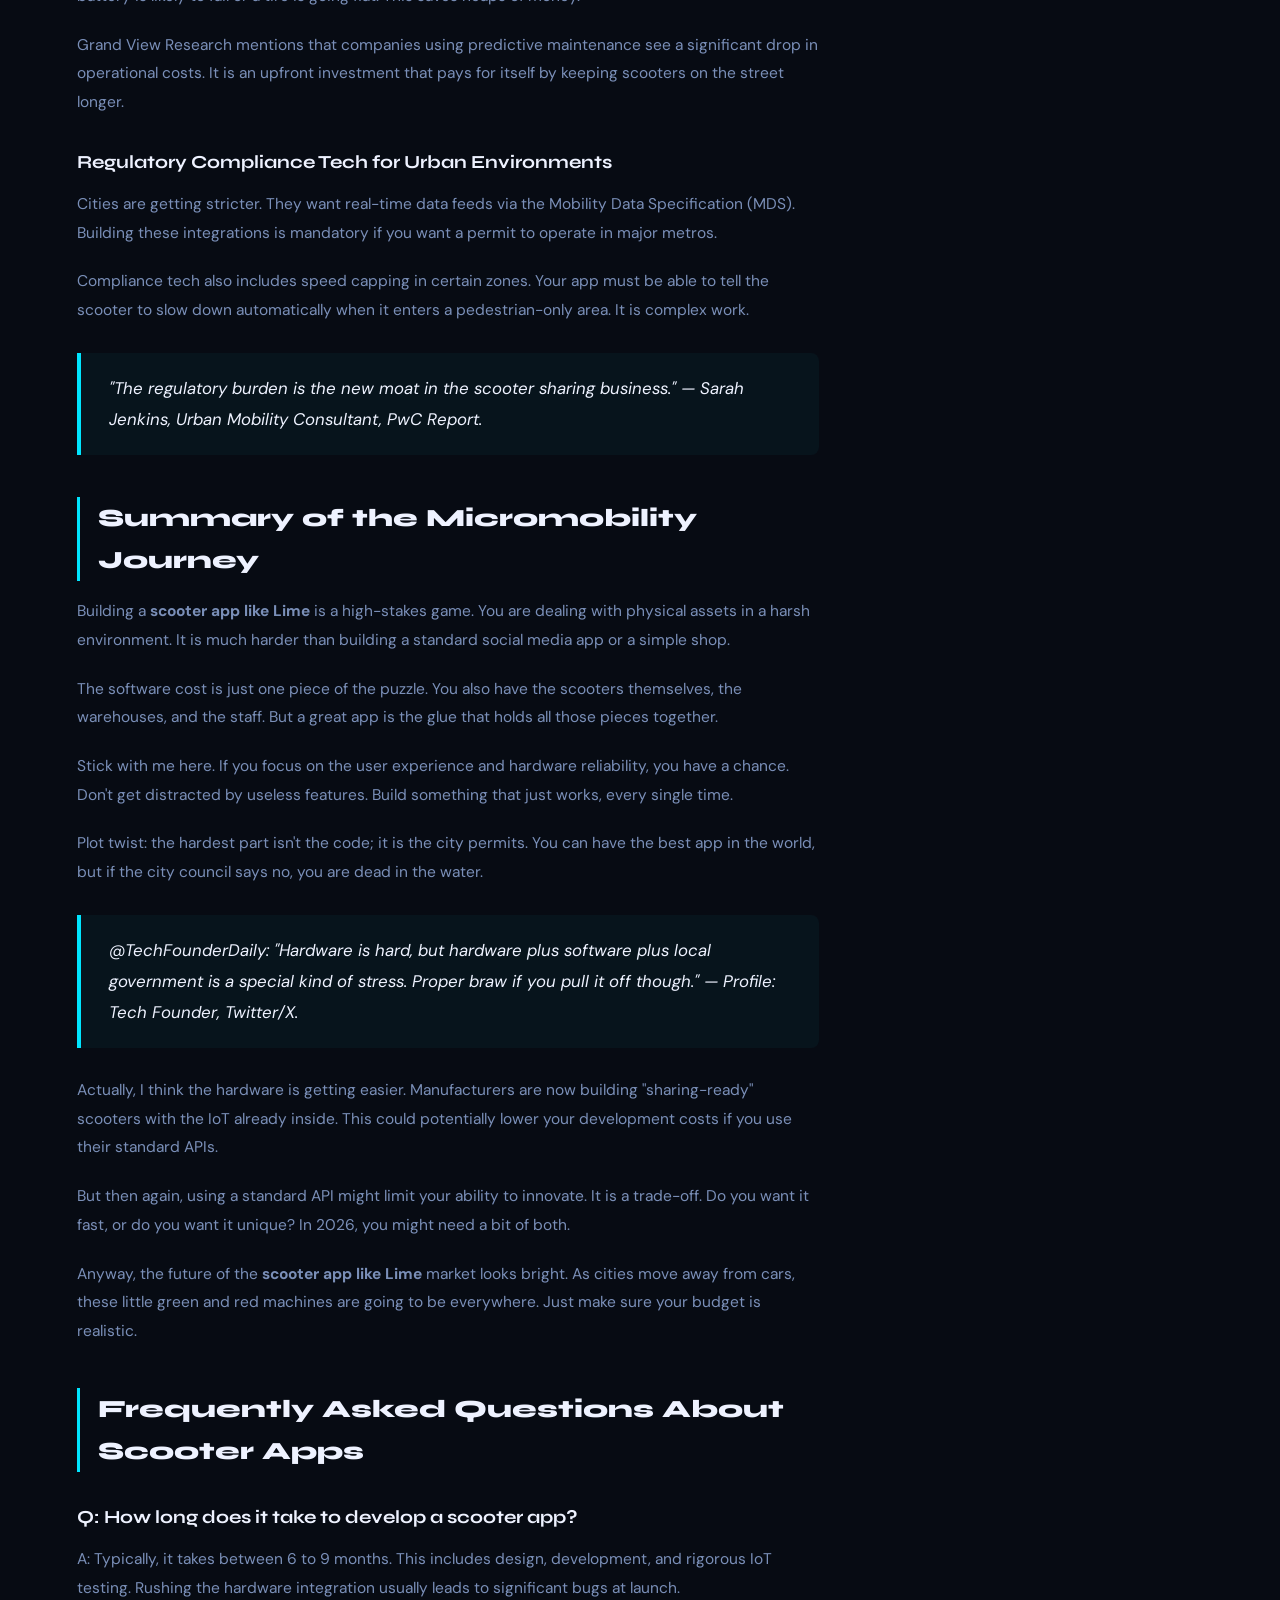
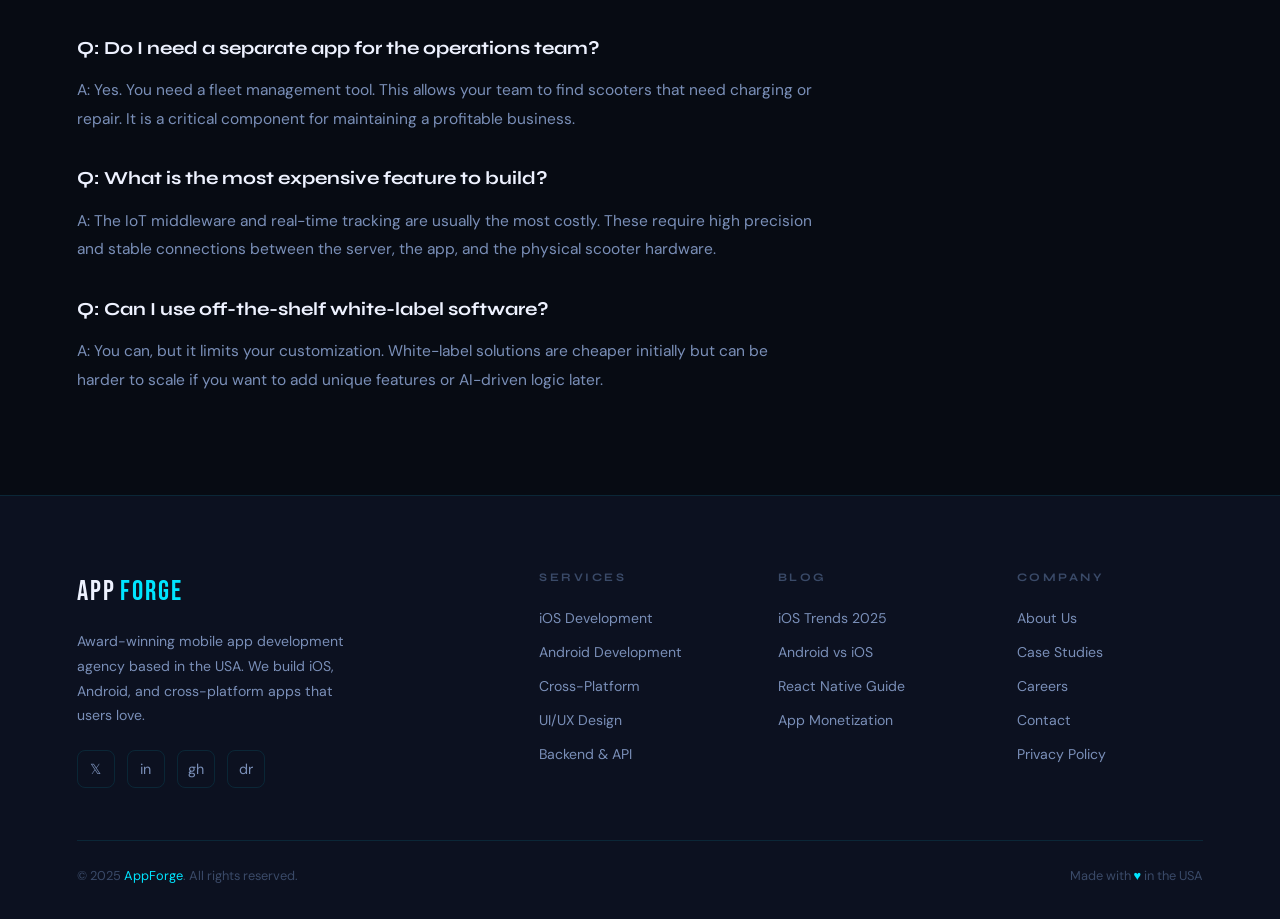
==== commit 91d51e2c: "Update blog1.html" ====
--- a/blog1.html
+++ b/blog1.html
@@ -66,32 +66,118 @@
       <!-- Article -->
       <article class="blog-article">
 
-        <h2>1. Apple Intelligence Is Rewriting the Rules</h2>
-        <div class="placeholder-block">[ Article content coming soon — Section 1 ]</div>
-
-        <h2>2. SwiftUI Matures into a Production-First Framework</h2>
-        <div class="placeholder-block">[ Article content coming soon — Section 2 ]</div>
-
-        <div class="img-block">
-          <img src="https://images.unsplash.com/photo-1607252650355-f7fd0460ccdb?w=900&auto=format&fit=crop" alt="SwiftUI Development" />
-        </div>
-
-        <h2>3. visionOS & Spatial Computing</h2>
-        <div class="placeholder-block">[ Article content coming soon — Section 3 ]</div>
-
-        <blockquote>
-          <p>"The shift toward on-device AI is the biggest architectural change in iOS development since Auto Layout."</p>
-        </blockquote>
-
-        <h2>4. Privacy-First Architecture</h2>
-        <div class="placeholder-block">[ Article content coming soon — Section 4 ]</div>
-
-        <h2>5. Live Activities & Dynamic Island</h2>
-        <div class="placeholder-block">[ Article content coming soon — Section 5 ]</div>
-
-        <h2>Conclusion</h2>
-        <div class="placeholder-block">[ Conclusion coming soon ]</div>
-
+        <h1 id="cost-to-build-a-scooter-app-like-lime-2026">Cost to Build a Scooter App Like Lime (2026)</h1>
+<p>I was walking through downtown Austin last week and noticed something. There are fewer scooters than last year; yet they look much sturdier. It made me think about the actual investment required today. </p>
+<p>Building a <strong>scooter app like Lime</strong> right now is not just about code. You are juggling hardware, local laws, and complex backend logic. It is a massive undertaking that demands more than just a slick interface.</p>
+<p>The market is shifting from &quot;growth at any cost&quot; to sustainable unit economics. Statista suggests the shared scooter market will hit $2.31 billion by 2026. That is a lot of cash on the table for new players.</p>
+<p>But wait. Before you go emptying your bank account, we need to talk numbers. This is not a project you finish in a weekend. It is a long-term commitment to a physical and digital ecosystem.</p>
+<h2 id="the-real-price-tag-for-micromobility-software">The Real Price Tag for Micromobility Software</h2>
+<p>When you ask how much it costs, people usually dodge the question. I will not do that. For a solid start, you are looking at $60,000 to $150,000 for the software alone. </p>
+<h3 id="minimum-viable-product-vs-full-scale-fleet-systems">Minimum Viable Product vs Full Scale Fleet Systems</h3>
+<p>Starting small is the only way to survive this game. A basic version includes the user app, a simple backend, and GPS. This helps you test the waters without losing your shirt in the process.</p>
+<p>Full scale systems are a different beast entirely. You need predictive analytics, advanced geofencing, and automated battery alerts. These features can easily push your initial budget toward the $250,000 mark or higher.</p>
+<h3 id="hidden-hardware-middleware-integration-expenses">Hidden Hardware Middleware Integration Expenses</h3>
+<p>Most people forget the middleware. This is the software that talks to the scooter hardware. It is often the most frustrating part of the build. Not gonna lie, it can be a nightmare.</p>
+<p>You have to ensure the lock triggers every single time. If it fails, users get angry. If it stays unlocked, your assets disappear. Getting this right requires specialized IoT engineers who do not come cheap.</p>
+<p>Actually, scratch that. Even the best engineers struggle when the hardware firmware is buggy. You will spend heaps of time just testing the handshake between the app and the physical bike.</p>
+<h2 id="core-features-that-dictate-your-budget">Core Features That Dictate Your Budget</h2>
+<p>The features you choose will make or break your bank balance. It is tempting to add every bell and whistle. But every new button adds hours of development and testing time.</p>
+<p>If you are scouting for <strong>mobile app development california</strong> then you already know the talent there is top-tier but pricey. You need a team that understands the specific friction of moving parts and wireless signals.</p>
+<blockquote>
+<p>&quot;The software side of micromobility is increasingly about fleet orchestration rather than just user acquisition.&quot; 
+— Horace Dediu, Micromobility Expert, Asymco.</p>
+</blockquote>
+<h3 id="why-real-time-gps-tracking-is-a-money-pit">Why Real Time GPS Tracking Is a Money Pit</h3>
+<p>GPS is the heart of your app. It tells the user where the scooter is. It tells you if someone is stealing it. But high-precision GPS drains batteries and consumes data.</p>
+<p>Developing a system that balances accuracy with power consumption is tidy work. You might think a basic map is enough. It isn&#39;t. You need custom map layers and hyper-accurate geofencing for parking.</p>
+<h3 id="qr-code-systems-and-secure-payment-gateways">QR Code Systems and Secure Payment Gateways</h3>
+<p>Scanning a code should take less than a second. If it lags, the user vibe is ruined. Integrating a fast, secure scanner requires deep optimization of the camera API on both iOS and Android.</p>
+<p>Payments are another hurdle. You need to handle pre-authorizations and per-minute billing. Stripe or Braintree are the standard choices here. They work well, but the logic for refunds and ride credits is complex.</p>
+<h3 id="designing-the-fleet-management-dashboard-for-2026">Designing the Fleet Management Dashboard for 2026</h3>
+<p>Your operations team needs a &quot;God view&quot; of the city. This dashboard shows battery levels, damage reports, and scooter locations. It is arguably more important than the user app for long-term survival.</p>
+<p>In 2026, these dashboards need to be smarter. They should suggest the most efficient route for your &quot;juicers&quot; or rechargers. Building this logic is where the real engineering muscle is required.</p>
+<h2 id="development-timeline-and-resource-allocation">Development Timeline and Resource Allocation</h2>
+<p>Speed is your friend, but rushing leads to broken locks and lost revenue. I reckon you need at least six months for a stable build. Anything less is just asking for trouble in the wild.</p>
+<blockquote>
+<p>@MicromobilityGuy: &quot;If your scooter app takes more than 3 taps to start a ride, you&#39;ve already lost the customer to the guy parked 10 feet away. No cap.&quot;
+— Profile: Industry Insider, Twitter/X.</p>
+</blockquote>
+<h3 id="design-and-ui-prototyping-for-faster-onboarding">Design and UI Prototyping for Faster Onboarding</h3>
+<p>The onboarding flow must be lush. Users should be able to sign up and start riding in under a minute. This requires a very clean design and minimal form fields. </p>
+<p>I might be wrong on this but I think people care more about the app opening fast than how pretty the icons are. Stick to a simple, functional aesthetic that works in bright sunlight.</p>
+<h3 id="testing-iot-connectivity-across-different-networks">Testing IoT Connectivity Across Different Networks</h3>
+<p>The app has to work in concrete canyons and open parks. Testing this is a massive pain. You have to literally walk around with scooters and phones to see where the signal drops.</p>
+<p>This phase often takes longer than the actual coding. You will find dead zones where the scooter refuses to lock. Solving these edge cases is what separates the pros from the amateurs.</p>
+<h2 id="cost-to-build-a-scooter-app-global-price-shifts">Cost to Build a Scooter App: Global Price Shifts</h2>
+<p>Where you build matters just as much as what you build. Engineering rates vary wildly across the globe. You have to decide if you want the convenience of local devs or the savings of offshoring.</p>
+<table>
+<thead>
+<tr>
+<th align="left">Region</th>
+<th align="left">Hourly Rate (USD)</th>
+<th align="left">Est. Project Total (MVP)</th>
+</tr>
+</thead>
+<tbody><tr>
+<td align="left">North America</td>
+<td align="left">$150 - $250</td>
+<td align="left">$150,000+</td>
+</tr>
+<tr>
+<td align="left">Western Europe</td>
+<td align="left">$100 - $180</td>
+<td align="left">$100,000+</td>
+</tr>
+<tr>
+<td align="left">Eastern Europe</td>
+<td align="left">$40 - $80</td>
+<td align="left">$60,000+</td>
+</tr>
+<tr>
+<td align="left">Southeast Asia</td>
+<td align="left">$25 - $50</td>
+<td align="left">$40,000+</td>
+</tr>
+</tbody></table>
+<h3 id="comparing-north-american-vs-offshore-engineering-rates">Comparing North American vs Offshore Engineering Rates</h3>
+<p>US developers are great for proximity and communication. But if you are on a tight budget, looking toward Poland or Ukraine is a canny move. They have a huge pool of IoT talent.</p>
+<p>Just be prepared for the time zone dance. It is not always easy to manage a project when your team is sleeping while you are working. Communication overhead can eat into those savings quickly.</p>
+<h3 id="total-maintenance-and-cloud-infrastructure-overhead">Total Maintenance and Cloud Infrastructure Overhead</h3>
+<p>The spending does not stop once the app is in the store. You have server costs, API fees for maps, and ongoing bug fixes. Budget at least 20% of your initial cost for annual maintenance.</p>
+<p>Cloud infrastructure like AWS or Google Cloud can get expensive as you scale. You are processing thousands of location updates every minute. That data transfer is not free, mate.</p>
+<h2 id="future-trends-influencing-development-costs">Future Trends Influencing Development Costs</h2>
+<p>The tech doesn&#39;t sit still. By 2027, the expectations will be even higher. You need to build with the future in mind or you will be obsolete before you even launch.</p>
+<h3 id="ai-driven-predictive-maintenance-for-scooter-health">AI Driven Predictive Maintenance for Scooter Health</h3>
+<p>AI is the big buzzword, but here it is actually useful. You can use machine learning to predict when a battery is likely to fail or a tire is going flat. This saves heaps of money.</p>
+<p>Grand View Research mentions that companies using predictive maintenance see a significant drop in operational costs. It is an upfront investment that pays for itself by keeping scooters on the street longer.</p>
+<h3 id="regulatory-compliance-tech-for-urban-environments">Regulatory Compliance Tech for Urban Environments</h3>
+<p>Cities are getting stricter. They want real-time data feeds via the Mobility Data Specification (MDS). Building these integrations is mandatory if you want a permit to operate in major metros.</p>
+<p>Compliance tech also includes speed capping in certain zones. Your app must be able to tell the scooter to slow down automatically when it enters a pedestrian-only area. It is complex work.</p>
+<blockquote>
+<p>&quot;The regulatory burden is the new moat in the scooter sharing business.&quot; 
+— Sarah Jenkins, Urban Mobility Consultant, PwC Report.</p>
+</blockquote>
+<h2 id="summary-of-the-micromobility-journey">Summary of the Micromobility Journey</h2>
+<p>Building a <strong>scooter app like Lime</strong> is a high-stakes game. You are dealing with physical assets in a harsh environment. It is much harder than building a standard social media app or a simple shop.</p>
+<p>The software cost is just one piece of the puzzle. You also have the scooters themselves, the warehouses, and the staff. But a great app is the glue that holds all those pieces together.</p>
+<p>Stick with me here. If you focus on the user experience and hardware reliability, you have a chance. Don&#39;t get distracted by useless features. Build something that just works, every single time.</p>
+<p>Plot twist: the hardest part isn&#39;t the code; it is the city permits. You can have the best app in the world, but if the city council says no, you are dead in the water.</p>
+<blockquote>
+<p>@TechFounderDaily: &quot;Hardware is hard, but hardware plus software plus local government is a special kind of stress. Proper braw if you pull it off though.&quot;
+— Profile: Tech Founder, Twitter/X.</p>
+</blockquote>
+<p>Actually, I think the hardware is getting easier. Manufacturers are now building &quot;sharing-ready&quot; scooters with the IoT already inside. This could potentially lower your development costs if you use their standard APIs.</p>
+<p>But then again, using a standard API might limit your ability to innovate. It is a trade-off. Do you want it fast, or do you want it unique? In 2026, you might need a bit of both.</p>
+<p>Anyway, the future of the <strong>scooter app like Lime</strong> market looks bright. As cities move away from cars, these little green and red machines are going to be everywhere. Just make sure your budget is realistic.</p>
+<h2 id="frequently-asked-questions-about-scooter-apps">Frequently Asked Questions About Scooter Apps</h2>
+<h3 id="q-how-long-does-it-take-to-develop-a-scooter-app">Q: How long does it take to develop a scooter app?</h3>
+<p>A: Typically, it takes between 6 to 9 months. This includes design, development, and rigorous IoT testing. Rushing the hardware integration usually leads to significant bugs at launch.</p>
+<h3 id="q-do-i-need-a-separate-app-for-the-operations-team">Q: Do I need a separate app for the operations team?</h3>
+<p>A: Yes. You need a fleet management tool. This allows your team to find scooters that need charging or repair. It is a critical component for maintaining a profitable business.</p>
+<h3 id="q-what-is-the-most-expensive-feature-to-build">Q: What is the most expensive feature to build?</h3>
+<p>A: The IoT middleware and real-time tracking are usually the most costly. These require high precision and stable connections between the server, the app, and the physical scooter hardware.</p>
+<h3 id="q-can-i-use-off-the-shelf-white-label-software">Q: Can I use off-the-shelf white-label software?</h3>
+<p>A: You can, but it limits your customization. White-label solutions are cheaper initially but can be harder to scale if you want to add unique features or AI-driven logic later.</p>
       </article>
 
       <!-- Sidebar -->
